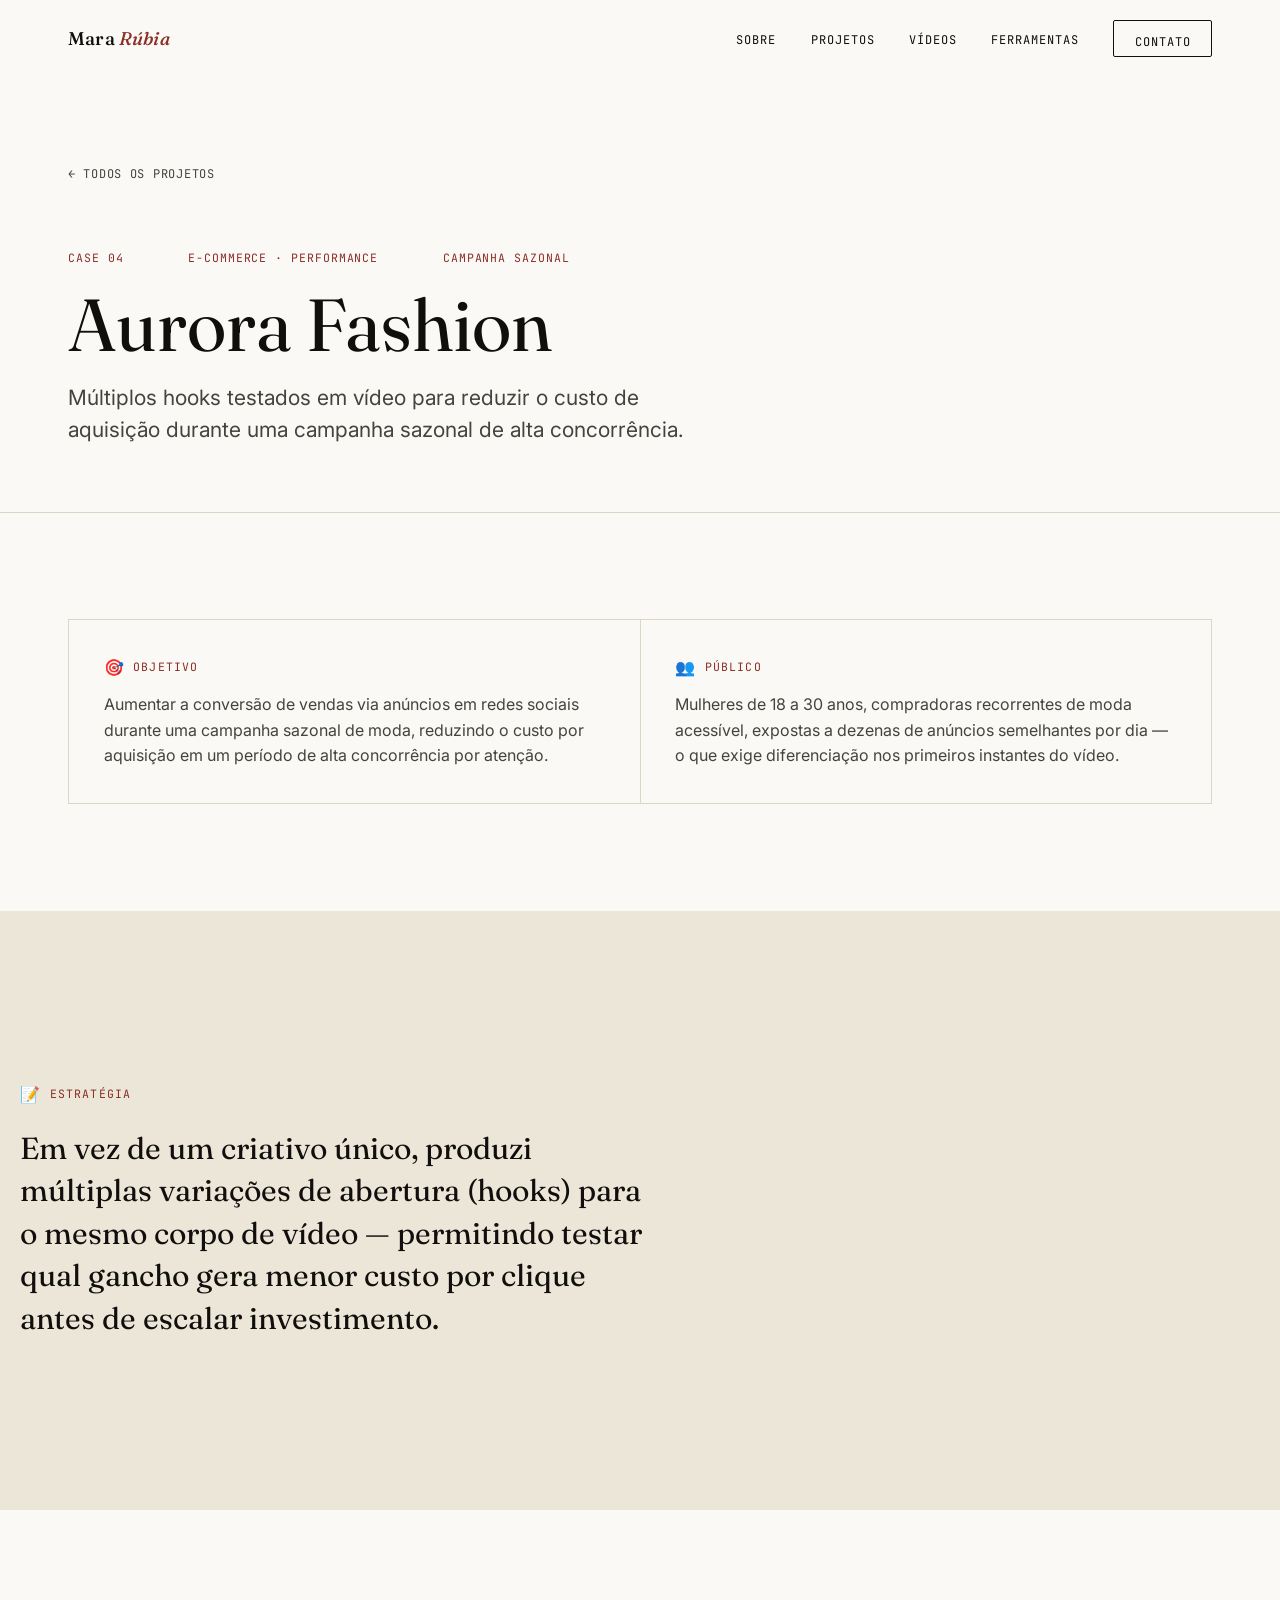
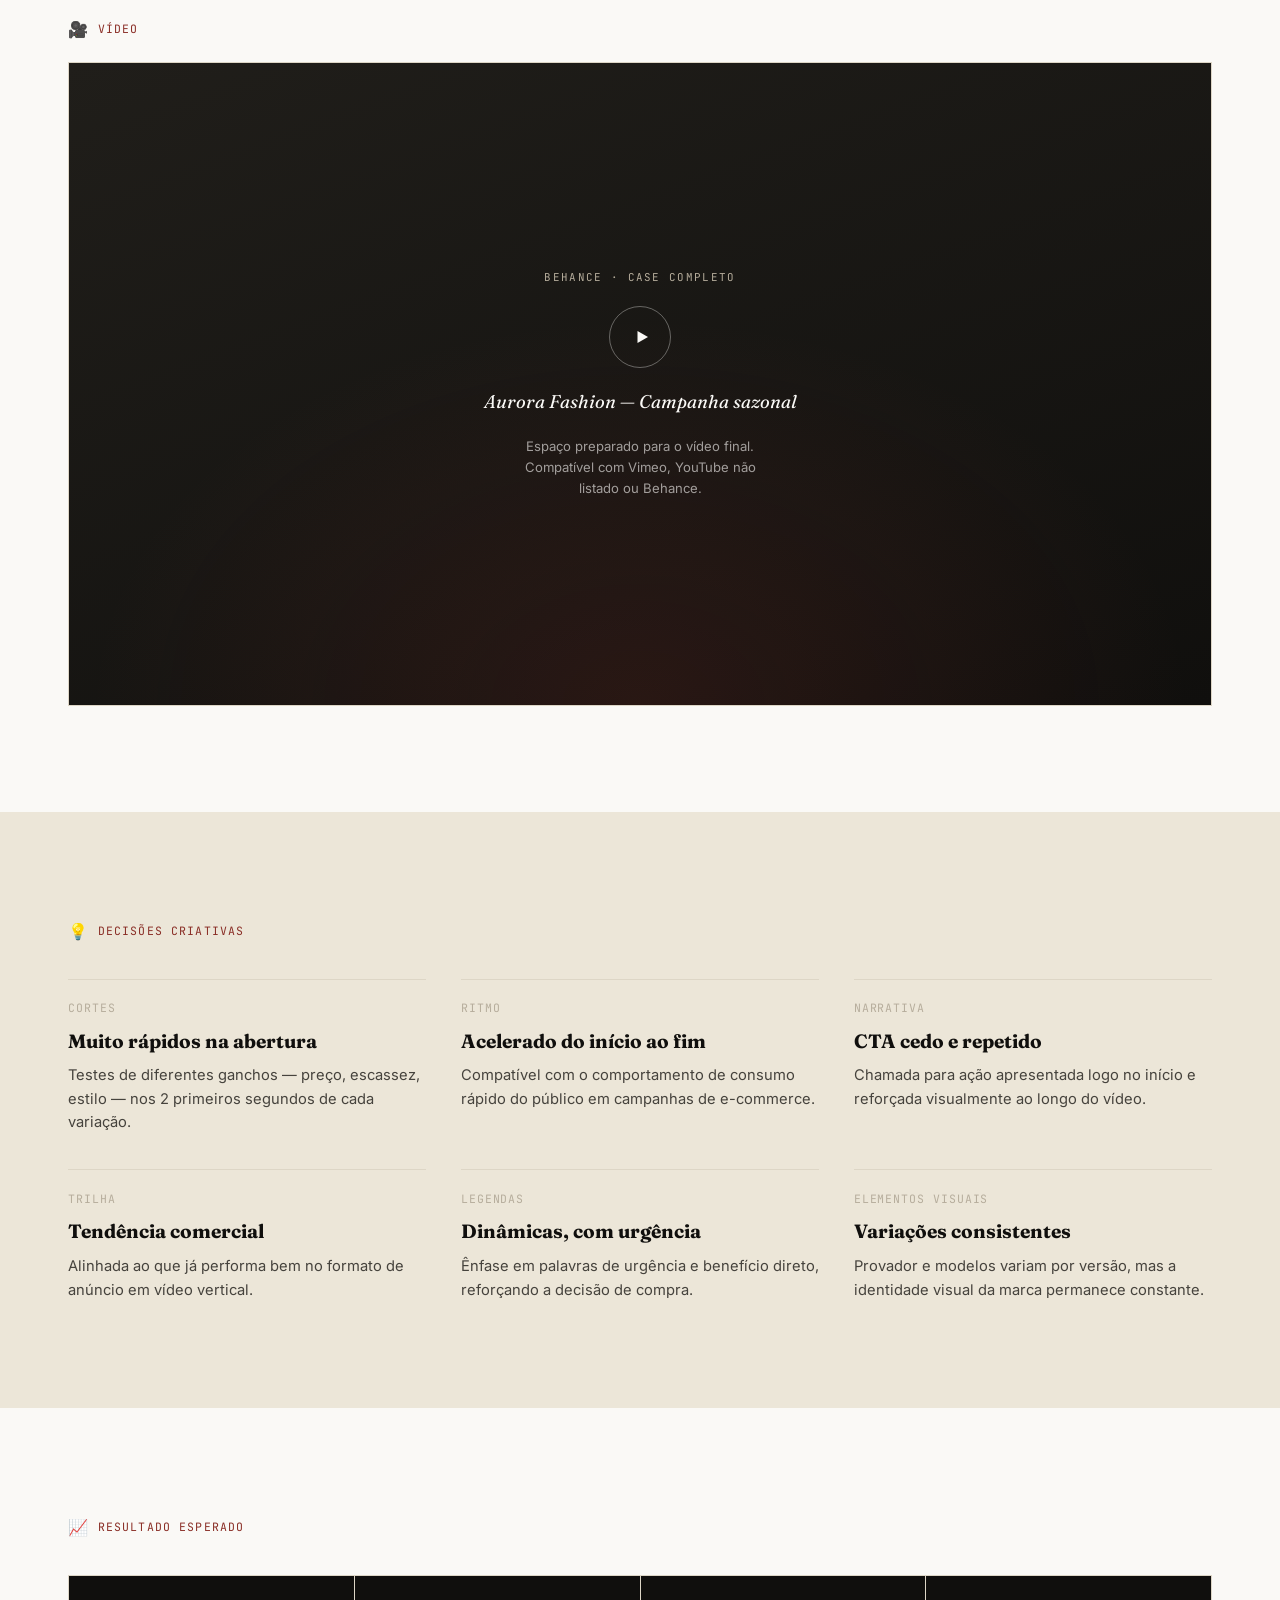
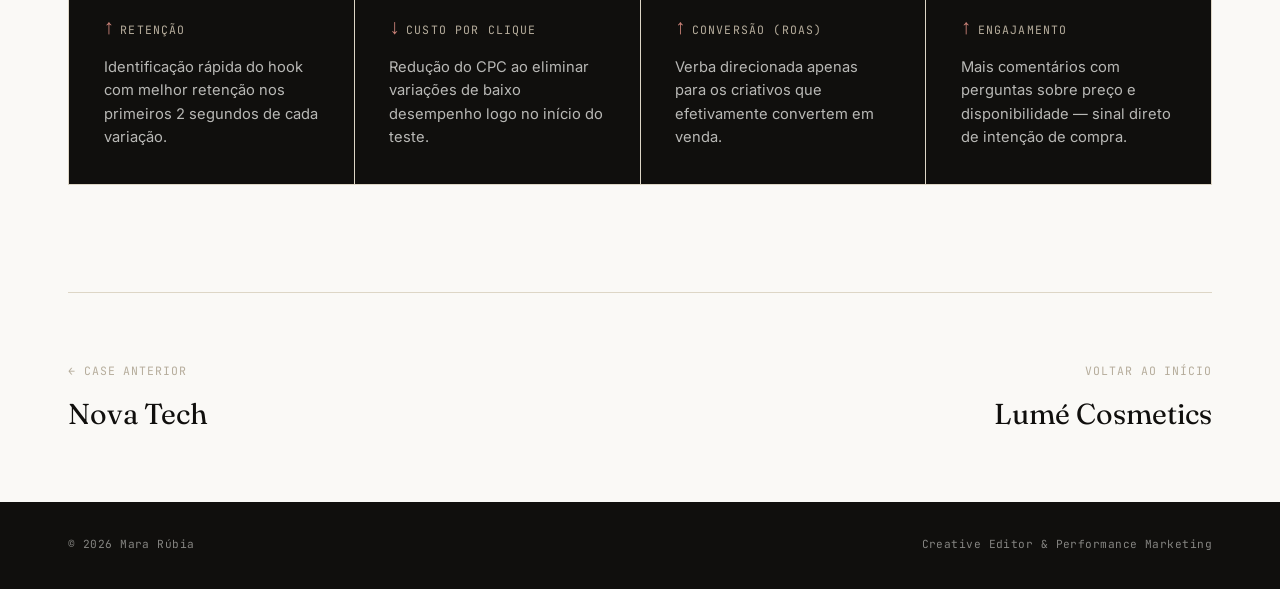
==== cases/aurora-fashion.html @ 19a7ddb8 "Add files via upload" ====
<!DOCTYPE html>
<html lang="pt-BR">
<head>
  <meta charset="UTF-8" />
  <meta name="viewport" content="width=device-width, initial-scale=1.0" />
  <title>Aurora Fashion — Estudo de caso | Mara Rúbia</title>
  <meta name="description" content="Estudo de caso: múltiplos hooks de vídeo testados para reduzir CPA e aumentar ROAS em uma campanha sazonal de performance para e-commerce de moda." />
  <meta name="theme-color" content="#faf9f6" />
  <link rel="icon" href="data:image/svg+xml,%3Csvg xmlns='http://www.w3.org/2000/svg' viewBox='0 0 64 64'%3E%3Crect width='64' height='64' fill='%23100f0d'/%3E%3Ctext x='32' y='42' font-family='Georgia,serif' font-style='italic' font-size='34' fill='%23faf9f6' text-anchor='middle'%3EM%3C/text%3E%3C/svg%3E" />
  <link rel="preconnect" href="https://fonts.googleapis.com" />
  <link rel="preconnect" href="https://fonts.gstatic.com" crossorigin />
  <link rel="stylesheet" href="../css/style.css" />
</head>
<body>
  <a class="skip-link" href="#conteudo">Pular para o conteúdo</a>

  <header class="site-header" data-site-header>
    <div class="container site-header__inner">
      <a href="../index.html#topo" class="logo">Mara <span>Rúbia</span></a>
      <nav class="main-nav" aria-label="Navegação principal">
        <ul>
          <li><a href="../index.html#sobre">Sobre</a></li>
          <li><a href="../index.html#projetos">Projetos</a></li>
          <li><a href="../index.html#videos">Vídeos</a></li>
          <li><a href="../index.html#ferramentas">Ferramentas</a></li>
          <li><a href="../index.html#contato" class="btn btn-ghost">Contato</a></li>
        </ul>
      </nav>
      <button class="nav-toggle" data-nav-toggle aria-expanded="false" aria-controls="menu-mobile" aria-label="Abrir menu">
        <span></span><span></span><span></span>
      </button>
    </div>
  </header>

  <nav class="mobile-nav" id="menu-mobile" data-mobile-nav aria-label="Navegação mobile">
    <ul>
      <li><a href="../index.html#sobre">Sobre</a></li>
      <li><a href="../index.html#projetos">Projetos</a></li>
      <li><a href="../index.html#videos">Vídeos</a></li>
      <li><a href="../index.html#ferramentas">Ferramentas</a></li>
      <li><a href="../index.html#contato">Contato</a></li>
    </ul>
  </nav>

  <main id="conteudo">
    <section class="case-hero">
      <div class="container">
        <a class="case-back" href="../index.html#projetos">← Todos os projetos</a>

        <div class="case-hero__meta">
          <span>Case 04</span>
          <span>E-commerce · Performance</span>
          <span>Campanha sazonal</span>
        </div>

        <h1 class="case-hero__title">Aurora Fashion</h1>
        <p class="lede case-hero__sub">
          Múltiplos hooks testados em vídeo para reduzir o custo de aquisição
          durante uma campanha sazonal de alta concorrência.
        </p>
      </div>
    </section>

    <section class="section--tight">
      <div class="container">
        <div class="case-facts reveal">
          <div class="case-fact">
            <div class="case-fact__label">
              <span class="case-fact__label-icon" aria-hidden="true">🎯</span>
              <span class="case-fact__label-text">Objetivo</span>
            </div>
            <p class="case-fact__body">
              Aumentar a conversão de vendas via anúncios em redes sociais durante uma campanha
              sazonal de moda, reduzindo o custo por aquisição em um período de alta concorrência
              por atenção.
            </p>
          </div>

          <div class="case-fact">
            <div class="case-fact__label">
              <span class="case-fact__label-icon" aria-hidden="true">👥</span>
              <span class="case-fact__label-text">Público</span>
            </div>
            <p class="case-fact__body">
              Mulheres de 18 a 30 anos, compradoras recorrentes de moda acessível, expostas a
              dezenas de anúncios semelhantes por dia — o que exige diferenciação nos primeiros
              instantes do vídeo.
            </p>
          </div>
        </div>
      </div>
    </section>

    <section class="section--tight section--sand">
      <div class="container case-strategy">
        <div class="case-fact__label" style="margin-bottom: var(--space-s);">
          <span class="case-fact__label-icon" aria-hidden="true">📝</span>
          <span class="case-fact__label-text">Estratégia</span>
        </div>
        <p class="case-strategy__text reveal">
          Em vez de um criativo único, produzi múltiplas variações de abertura (hooks) para o
          mesmo corpo de vídeo — permitindo testar qual gancho gera menor custo por clique antes
          de escalar investimento.
        </p>
      </div>
    </section>

    <section class="section--tight">
      <div class="container">
        <div class="case-fact__label" style="margin-bottom: var(--space-s);">
          <span class="case-fact__label-icon" aria-hidden="true">🎥</span>
          <span class="case-fact__label-text">Vídeo</span>
        </div>

        <div class="video-embed reveal" data-embed-type="behance" data-embed-id="" data-embed-title="Aurora Fashion — Campanha sazonal">
          <div class="video-embed__frame">
            <div class="video-embed__poster">
              <span class="video-embed__badge">Behance · Case completo</span>
              <button class="video-embed__play" type="button" aria-label="Reproduzir vídeo: Aurora Fashion — Campanha sazonal">
                <svg viewBox="0 0 24 24" aria-hidden="true"><path d="M6 4l14 8-14 8V4z"/></svg>
              </button>
              <p class="video-embed__title">Aurora Fashion — Campanha sazonal</p>
              <p class="video-embed__hint">
                Espaço preparado para o vídeo final. Compatível com Vimeo, YouTube não listado ou Behance.
              </p>
            </div>
          </div>
        </div>
      </div>
    </section>

    <section class="section--tight section--sand">
      <div class="container">
        <div class="case-fact__label" style="margin-bottom: var(--space-m);">
          <span class="case-fact__label-icon" aria-hidden="true">💡</span>
          <span class="case-fact__label-text">Decisões criativas</span>
        </div>

        <div class="decision-grid reveal">
          <div class="decision-card">
            <span class="decision-card__label">Cortes</span>
            <h3 class="decision-card__title">Muito rápidos na abertura</h3>
            <p class="decision-card__text">Testes de diferentes ganchos — preço, escassez, estilo — nos 2 primeiros segundos de cada variação.</p>
          </div>
          <div class="decision-card">
            <span class="decision-card__label">Ritmo</span>
            <h3 class="decision-card__title">Acelerado do início ao fim</h3>
            <p class="decision-card__text">Compatível com o comportamento de consumo rápido do público em campanhas de e-commerce.</p>
          </div>
          <div class="decision-card">
            <span class="decision-card__label">Narrativa</span>
            <h3 class="decision-card__title">CTA cedo e repetido</h3>
            <p class="decision-card__text">Chamada para ação apresentada logo no início e reforçada visualmente ao longo do vídeo.</p>
          </div>
          <div class="decision-card">
            <span class="decision-card__label">Trilha</span>
            <h3 class="decision-card__title">Tendência comercial</h3>
            <p class="decision-card__text">Alinhada ao que já performa bem no formato de anúncio em vídeo vertical.</p>
          </div>
          <div class="decision-card">
            <span class="decision-card__label">Legendas</span>
            <h3 class="decision-card__title">Dinâmicas, com urgência</h3>
            <p class="decision-card__text">Ênfase em palavras de urgência e benefício direto, reforçando a decisão de compra.</p>
          </div>
          <div class="decision-card">
            <span class="decision-card__label">Elementos visuais</span>
            <h3 class="decision-card__title">Variações consistentes</h3>
            <p class="decision-card__text">Provador e modelos variam por versão, mas a identidade visual da marca permanece constante.</p>
          </div>
        </div>
      </div>
    </section>

    <section class="section--tight">
      <div class="container">
        <div class="case-fact__label" style="margin-bottom: var(--space-m);">
          <span class="case-fact__label-icon" aria-hidden="true">📈</span>
          <span class="case-fact__label-text">Resultado esperado</span>
        </div>

        <div class="result-grid reveal">
          <div class="result-card">
            <div class="result-card__metric">
              <span class="result-card__arrow" aria-hidden="true">↑</span>
              <span class="result-card__label">Retenção</span>
            </div>
            <p class="result-card__text">Identificação rápida do hook com melhor retenção nos primeiros 2 segundos de cada variação.</p>
          </div>
          <div class="result-card">
            <div class="result-card__metric">
              <span class="result-card__arrow" aria-hidden="true">↓</span>
              <span class="result-card__label">Custo por clique</span>
            </div>
            <p class="result-card__text">Redução do CPC ao eliminar variações de baixo desempenho logo no início do teste.</p>
          </div>
          <div class="result-card">
            <div class="result-card__metric">
              <span class="result-card__arrow" aria-hidden="true">↑</span>
              <span class="result-card__label">Conversão (ROAS)</span>
            </div>
            <p class="result-card__text">Verba direcionada apenas para os criativos que efetivamente convertem em venda.</p>
          </div>
          <div class="result-card">
            <div class="result-card__metric">
              <span class="result-card__arrow" aria-hidden="true">↑</span>
              <span class="result-card__label">Engajamento</span>
            </div>
            <p class="result-card__text">Mais comentários com perguntas sobre preço e disponibilidade — sinal direto de intenção de compra.</p>
          </div>
        </div>
      </div>
    </section>

    <section class="container">
      <nav class="case-nav" aria-label="Navegação entre projetos">
        <a href="nova-tech.html">
          <span class="case-nav__item">← Case anterior</span>
          <span class="case-nav__title">Nova Tech</span>
        </a>
        <a href="lume-cosmetics.html" class="case-nav__next">
          <span class="case-nav__item">Voltar ao início</span>
          <span class="case-nav__title">Lumé Cosmetics</span>
        </a>
      </nav>
    </section>
  </main>

  <footer class="site-footer">
    <div class="container site-footer__inner">
      <span>© <span data-year>2026</span> Mara Rúbia</span>
      <span>Creative Editor &amp; Performance Marketing</span>
    </div>
  </footer>

  <script src="../js/main.js"></script>
</body>
</html>
---- css/style.css ----
/* ==========================================================================
   MARA RÚBIA — Creative Editor & Performance Marketing
   Design system: papel quente, tinta quase-preta, bege neutro,
   e um único acento — o "tally red", a luz vermelha de câmera em gravação.
   ========================================================================== */

/* ---------- Fontes ---------- */
@import url('https://fonts.googleapis.com/css2?family=Fraunces:ital,opsz,wght@0,9..144,300;0,9..144,400;0,9..144,500;0,9..144,600;0,9..144,700;1,9..144,400;1,9..144,500&family=Inter:wght@400;500;600&family=JetBrains+Mono:wght@400;500&display=swap');

/* ---------- Tokens ---------- */
:root {
  /* Cor */
  --ink: #100f0d;
  --ink-soft: #46433d;
  --paper: #faf9f6;
  --sand: #ece6d8;
  --sand-deep: #ddd4bd;
  --stone: #b6ad9c;
  --line: #ddd6c6;
  --tally: #8a2e26;
  --tally-dim: #8a2e2614;

  /* Tipografia */
  --font-display: 'Fraunces', 'Iowan Old Style', serif;
  --font-body: 'Inter', -apple-system, BlinkMacSystemFont, sans-serif;
  --font-mono: 'JetBrains Mono', 'SF Mono', monospace;

  /* Espaçamento fluido */
  --space-3xs: 0.25rem;
  --space-2xs: 0.5rem;
  --space-xs: 0.75rem;
  --space-s: clamp(1rem, 0.9rem + 0.4vw, 1.5rem);
  --space-m: clamp(1.5rem, 1.2rem + 1.2vw, 2.5rem);
  --space-l: clamp(2.5rem, 1.8rem + 2.8vw, 4.5rem);
  --space-xl: clamp(4rem, 2.8rem + 4.8vw, 7.5rem);
  --space-2xl: clamp(5rem, 3.2rem + 7vw, 10rem);

  /* Layout */
  --container-max: 1240px;
  --container-pad: clamp(1.25rem, 4vw, 3rem);
  --radius-s: 2px;
  --ease: cubic-bezier(0.16, 1, 0.3, 1);
}

/* ---------- Reset ---------- */
*,
*::before,
*::after {
  box-sizing: border-box;
}

html {
  scroll-behavior: smooth;
  -webkit-text-size-adjust: 100%;
}

@media (prefers-reduced-motion: reduce) {
  html {
    scroll-behavior: auto;
  }
  *,
  *::before,
  *::after {
    animation-duration: 0.01ms !important;
    animation-iteration-count: 1 !important;
    transition-duration: 0.01ms !important;
    scroll-behavior: auto !important;
  }
}

body {
  margin: 0;
  background: var(--paper);
  color: var(--ink);
  font-family: var(--font-body);
  font-size: 16px;
  line-height: 1.6;
  -webkit-font-smoothing: antialiased;
  text-rendering: optimizeLegibility;
  overflow-x: hidden;
}

img,
svg {
  display: block;
  max-width: 100%;
}

a {
  color: inherit;
  text-decoration: none;
}

ul,
ol {
  margin: 0;
  padding: 0;
  list-style: none;
}

h1,
h2,
h3,
h4,
p,
figure {
  margin: 0;
}

button {
  font: inherit;
  color: inherit;
  background: none;
  border: none;
  cursor: pointer;
  padding: 0;
}

input,
textarea {
  font: inherit;
}

/* ---------- Acessibilidade ---------- */
.skip-link {
  position: absolute;
  left: 1rem;
  top: -100px;
  background: var(--ink);
  color: var(--paper);
  padding: 0.75rem 1.25rem;
  z-index: 1000;
  transition: top 0.2s var(--ease);
  font-family: var(--font-mono);
  font-size: 0.8rem;
}

.skip-link:focus {
  top: 1rem;
}

:focus-visible {
  outline: 2px solid var(--tally);
  outline-offset: 3px;
}

.visually-hidden {
  position: absolute;
  width: 1px;
  height: 1px;
  padding: 0;
  margin: -1px;
  overflow: hidden;
  clip: rect(0, 0, 0, 0);
  white-space: nowrap;
  border: 0;
}

/* ---------- Tipografia ---------- */
.eyebrow {
  display: inline-flex;
  align-items: center;
  gap: 0.55em;
  font-family: var(--font-mono);
  font-size: 0.72rem;
  letter-spacing: 0.16em;
  text-transform: uppercase;
  color: var(--ink-soft);
}

.eyebrow__dot {
  width: 6px;
  height: 6px;
  border-radius: 50%;
  background: var(--tally);
  flex-shrink: 0;
}

.eyebrow__dot--live {
  animation: pulse-dot 2.6s var(--ease) infinite;
}

@keyframes pulse-dot {
  0%, 100% { opacity: 1; transform: scale(1); }
  50% { opacity: 0.35; transform: scale(0.75); }
}

.display-1 {
  font-family: var(--font-display);
  font-weight: 400;
  font-size: clamp(2.8rem, 2rem + 5.5vw, 7.2rem);
  line-height: 0.98;
  letter-spacing: -0.01em;
}

.display-2 {
  font-family: var(--font-display);
  font-weight: 400;
  font-size: clamp(2rem, 1.5rem + 3.2vw, 3.8rem);
  line-height: 1.05;
  letter-spacing: -0.01em;
}

.display-3 {
  font-family: var(--font-display);
  font-weight: 500;
  font-size: clamp(1.5rem, 1.3rem + 1.2vw, 2.1rem);
  line-height: 1.15;
}

.lede {
  font-family: var(--font-body);
  font-weight: 400;
  font-size: clamp(1.05rem, 1rem + 0.4vw, 1.35rem);
  line-height: 1.55;
  color: var(--ink-soft);
  max-width: 42ch;
}

.italic {
  font-style: italic;
}

.mono-label {
  font-family: var(--font-mono);
  font-size: 0.72rem;
  letter-spacing: 0.1em;
  text-transform: uppercase;
  color: var(--stone);
}

/* ---------- Layout ---------- */
.container {
  width: 100%;
  max-width: var(--container-max);
  margin-inline: auto;
  padding-inline: var(--container-pad);
}

.section {
  padding-block: var(--space-2xl);
  position: relative;
}

.section--tight {
  padding-block: var(--space-xl);
}

.section--sand {
  background: var(--sand);
}

.section-head {
  display: flex;
  flex-direction: column;
  gap: var(--space-s);
  margin-bottom: var(--space-l);
}

.section-head__top {
  display: flex;
  align-items: baseline;
  justify-content: space-between;
  gap: var(--space-m);
  flex-wrap: wrap;
}

.rule {
  border: none;
  border-top: 1px solid var(--line);
  margin: 0;
}

/* ---------- Reveal on scroll ---------- */
.reveal {
  opacity: 0;
  transform: translateY(18px);
  transition: opacity 0.8s var(--ease), transform 0.8s var(--ease);
}

.reveal.is-visible {
  opacity: 1;
  transform: translateY(0);
}

@media (prefers-reduced-motion: reduce) {
  .reveal {
    opacity: 1;
    transform: none;
    transition: none;
  }
}

/* ---------- Botões ---------- */
.btn {
  display: inline-flex;
  align-items: center;
  gap: 0.6em;
  font-family: var(--font-mono);
  font-size: 0.78rem;
  letter-spacing: 0.08em;
  text-transform: uppercase;
  padding: 1.05em 1.7em;
  border-radius: var(--radius-s);
  transition: background 0.3s var(--ease), color 0.3s var(--ease), border-color 0.3s var(--ease), transform 0.3s var(--ease);
  white-space: nowrap;
}

.btn-primary {
  background: var(--ink);
  color: var(--paper);
  border: 1px solid var(--ink);
}

.btn-primary:hover {
  background: var(--tally);
  border-color: var(--tally);
}

.btn-ghost {
  background: transparent;
  color: var(--ink);
  border: 1px solid var(--ink);
}

.btn-ghost:hover {
  background: var(--ink);
  color: var(--paper);
}

.btn-arrow {
  transition: transform 0.3s var(--ease);
}

.btn:hover .btn-arrow {
  transform: translateX(3px);
}

.text-link {
  display: inline-flex;
  align-items: center;
  gap: 0.5em;
  font-family: var(--font-mono);
  font-size: 0.78rem;
  letter-spacing: 0.06em;
  text-transform: uppercase;
  padding-bottom: 0.3em;
  border-bottom: 1px solid var(--ink);
  transition: border-color 0.3s var(--ease), color 0.3s var(--ease), gap 0.3s var(--ease);
}

.text-link:hover {
  color: var(--tally);
  border-color: var(--tally);
  gap: 0.75em;
}

/* ---------- Header / Navegação ---------- */
.site-header {
  position: fixed;
  inset-inline: 0;
  top: 0;
  z-index: 100;
  padding-block: var(--space-s);
  transition: background 0.4s var(--ease), padding 0.4s var(--ease), border-color 0.4s var(--ease);
  border-bottom: 1px solid transparent;
}

.site-header.is-scrolled {
  background: rgba(250, 249, 246, 0.88);
  backdrop-filter: blur(10px);
  -webkit-backdrop-filter: blur(10px);
  border-bottom-color: var(--line);
  padding-block: var(--space-xs);
}

.site-header__inner {
  display: flex;
  align-items: center;
  justify-content: space-between;
  gap: var(--space-m);
}

.logo {
  font-family: var(--font-display);
  font-size: 1.15rem;
  font-weight: 500;
  letter-spacing: 0.01em;
}

.logo span {
  color: var(--tally);
  font-style: italic;
}

.main-nav {
  display: none;
}

.main-nav ul {
  display: flex;
  gap: var(--space-m);
  align-items: center;
}

.main-nav a {
  font-family: var(--font-mono);
  font-size: 0.75rem;
  letter-spacing: 0.08em;
  text-transform: uppercase;
  position: relative;
  padding-bottom: 0.35em;
}

.main-nav a::after {
  content: '';
  position: absolute;
  left: 0;
  right: 100%;
  bottom: 0;
  height: 1px;
  background: var(--tally);
  transition: right 0.3s var(--ease);
}

.main-nav a:hover::after,
.main-nav a:focus-visible::after {
  right: 0;
}

.nav-toggle {
  display: flex;
  flex-direction: column;
  justify-content: center;
  gap: 5px;
  width: 32px;
  height: 32px;
  z-index: 110;
}

.nav-toggle span {
  display: block;
  height: 1px;
  width: 100%;
  background: var(--ink);
  transition: transform 0.35s var(--ease), opacity 0.35s var(--ease);
}

.nav-toggle[aria-expanded="true"] span:nth-child(1) {
  transform: translateY(6px) rotate(45deg);
}

.nav-toggle[aria-expanded="true"] span:nth-child(2) {
  opacity: 0;
}

.nav-toggle[aria-expanded="true"] span:nth-child(3) {
  transform: translateY(-6px) rotate(-45deg);
}

.mobile-nav {
  position: fixed;
  inset: 0;
  background: var(--paper);
  z-index: 95;
  display: flex;
  align-items: center;
  padding: var(--container-pad);
  transform: translateY(-100%);
  transition: transform 0.5s var(--ease);
}

.mobile-nav.is-open {
  transform: translateY(0);
}

.mobile-nav ul {
  display: flex;
  flex-direction: column;
  gap: var(--space-s);
}

.mobile-nav a {
  font-family: var(--font-display);
  font-size: clamp(2rem, 10vw, 3rem);
  font-weight: 400;
}

.mobile-nav__footer {
  position: absolute;
  bottom: var(--container-pad);
  left: var(--container-pad);
  right: var(--container-pad);
  display: flex;
  justify-content: space-between;
  font-family: var(--font-mono);
  font-size: 0.75rem;
  color: var(--stone);
}

@media (min-width: 860px) {
  .main-nav {
    display: block;
  }
  .nav-toggle {
    display: none;
  }
  .mobile-nav {
    display: none;
  }
}

/* ---------- Hero ---------- */
.hero {
  min-height: 100svh;
  display: flex;
  flex-direction: column;
  justify-content: center;
  padding-top: calc(var(--space-2xl) + var(--space-m));
  padding-bottom: var(--space-l);
  position: relative;
}

.hero__eyebrow {
  margin-bottom: var(--space-m);
}

.hero__name {
  font-family: var(--font-display);
  font-weight: 400;
  font-size: clamp(3.2rem, 1.6rem + 10vw, 9.5rem);
  line-height: 0.92;
  letter-spacing: -0.015em;
}

.hero__name em {
  font-style: italic;
  color: var(--tally);
}

.hero__grid {
  margin-top: var(--space-l);
  display: grid;
  gap: var(--space-m);
  grid-template-columns: 1fr;
  align-items: end;
}

.hero__role {
  font-family: var(--font-mono);
  font-size: clamp(0.85rem, 0.7rem + 0.5vw, 1.05rem);
  letter-spacing: 0.04em;
  text-transform: uppercase;
  color: var(--ink-soft);
  border-left: 2px solid var(--tally);
  padding-left: var(--space-s);
}

.hero__phrase {
  font-family: var(--font-body);
  font-size: clamp(1.05rem, 0.95rem + 0.6vw, 1.4rem);
  line-height: 1.5;
  color: var(--ink);
  max-width: 34ch;
}

.hero__actions {
  margin-top: var(--space-m);
  display: flex;
  align-items: center;
  gap: var(--space-m);
  flex-wrap: wrap;
}

.hero__scroll {
  position: absolute;
  bottom: var(--space-m);
  right: var(--container-pad);
  display: none;
  align-items: center;
  gap: var(--space-xs);
  font-family: var(--font-mono);
  font-size: 0.7rem;
  letter-spacing: 0.1em;
  text-transform: uppercase;
  color: var(--stone);
}

.hero__scroll-line {
  width: 1px;
  height: 46px;
  background: var(--line);
  position: relative;
  overflow: hidden;
}

.hero__scroll-line::after {
  content: '';
  position: absolute;
  top: -100%;
  left: 0;
  width: 100%;
  height: 100%;
  background: var(--tally);
  animation: scroll-line 2.4s var(--ease) infinite;
}

@keyframes scroll-line {
  0% { top: -100%; }
  60% { top: 100%; }
  100% { top: 100%; }
}

@media (min-width: 700px) {
  .hero__grid {
    grid-template-columns: 1fr 1fr;
  }
  .hero__scroll {
    display: flex;
  }
}

/* ---------- Sobre ---------- */
.about__grid {
  display: grid;
  gap: var(--space-l);
  grid-template-columns: 1fr;
}

.about__portrait {
  aspect-ratio: 4 / 5;
  background:
    radial-gradient(120% 120% at 15% 0%, var(--sand) 0%, var(--sand-deep) 55%, #cfc4a6 100%);
  border: 1px solid var(--line);
  display: flex;
  align-items: center;
  justify-content: center;
  position: relative;
  overflow: hidden;
  max-width: 380px;
}

.about__portrait::before {
  content: '';
  position: absolute;
  inset: 14px;
  border: 1px solid rgba(16, 15, 13, 0.14);
  pointer-events: none;
}

.about__monogram {
  font-family: var(--font-display);
  font-style: italic;
  font-weight: 400;
  font-size: clamp(4.5rem, 4rem + 4vw, 7rem);
  color: var(--ink);
  opacity: 0.85;
}

.about__portrait-caption {
  position: absolute;
  bottom: 24px;
  left: 24px;
  right: 24px;
  font-family: var(--font-mono);
  font-size: 0.68rem;
  letter-spacing: 0.06em;
  text-transform: uppercase;
  color: var(--ink-soft);
}

.about__body {
  display: flex;
  flex-direction: column;
  gap: var(--space-m);
}

.about__intro {
  font-family: var(--font-display);
  font-size: clamp(1.3rem, 1.1rem + 1vw, 1.85rem);
  line-height: 1.35;
  font-weight: 400;
}

.about__quote {
  border-left: 2px solid var(--tally);
  padding-left: var(--space-s);
  font-family: var(--font-display);
  font-style: italic;
  font-size: clamp(1.15rem, 1rem + 0.8vw, 1.5rem);
  line-height: 1.4;
  color: var(--ink);
}

.about__quote cite {
  display: block;
  margin-top: var(--space-xs);
  font-family: var(--font-mono);
  font-style: normal;
  font-size: 0.7rem;
  letter-spacing: 0.08em;
  text-transform: uppercase;
  color: var(--stone);
}

.evolution {
  display: flex;
  flex-direction: column;
  gap: var(--space-xs);
}

.evolution__label {
  margin-bottom: var(--space-2xs);
}

.evolution__path {
  display: flex;
  flex-wrap: wrap;
  align-items: center;
  gap: 0.5em;
}

.evolution__start {
  font-family: var(--font-body);
  font-weight: 600;
  font-size: 0.95rem;
  padding: 0.5em 0.9em;
  border: 1px solid var(--ink);
  border-radius: var(--radius-s);
}

.evolution__arrow {
  color: var(--stone);
  font-family: var(--font-mono);
}

.evolution__tags {
  display: flex;
  flex-wrap: wrap;
  gap: 0.5em;
}

.evolution__tags li {
  font-family: var(--font-body);
  font-size: 0.9rem;
  padding: 0.5em 0.9em;
  background: var(--sand);
  border-radius: var(--radius-s);
  color: var(--ink-soft);
}

@media (min-width: 760px) {
  .about__grid {
    grid-template-columns: 340px 1fr;
    align-items: start;
  }
}

/* ---------- Projetos ---------- */
.project-grid {
  display: grid;
  gap: 1px;
  background: var(--line);
  border: 1px solid var(--line);
}

.project-card {
  background: var(--paper);
  display: grid;
  grid-template-columns: 1fr;
  position: relative;
  overflow: hidden;
}

.project-card__media {
  aspect-ratio: 16 / 10;
  position: relative;
  overflow: hidden;
  --card-a: var(--sand);
  --card-b: var(--sand-deep);
  background: linear-gradient(155deg, var(--card-a) 0%, var(--card-b) 100%);
}

.project-card__media::after {
  content: '';
  position: absolute;
  inset: 0;
  background: linear-gradient(0deg, rgba(16,15,13,0.35), transparent 45%);
  opacity: 0;
  transition: opacity 0.5s var(--ease);
}

.project-card:hover .project-card__media::after {
  opacity: 1;
}

.project-card__number {
  position: absolute;
  top: var(--space-s);
  left: var(--space-s);
  font-family: var(--font-mono);
  font-size: 0.72rem;
  letter-spacing: 0.08em;
  color: var(--ink-soft);
}

.project-card__glyph {
  position: absolute;
  inset: 0;
  display: flex;
  align-items: center;
  justify-content: center;
  font-family: var(--font-display);
  font-style: italic;
  font-size: clamp(3rem, 8vw, 5rem);
  color: rgba(16, 15, 13, 0.16);
  transition: transform 0.6s var(--ease), color 0.6s var(--ease);
}

.project-card:hover .project-card__glyph {
  transform: scale(1.06);
  color: rgba(16, 15, 13, 0.24);
}

.project-card__body {
  padding: var(--space-m);
  display: flex;
  flex-direction: column;
  gap: var(--space-xs);
}

.project-card__cat {
  font-family: var(--font-mono);
  font-size: 0.7rem;
  letter-spacing: 0.1em;
  text-transform: uppercase;
  color: var(--tally);
}

.project-card__title {
  font-family: var(--font-display);
  font-size: clamp(1.4rem, 1.2rem + 0.8vw, 1.9rem);
  font-weight: 400;
}

.project-card__desc {
  color: var(--ink-soft);
  font-size: 0.95rem;
  max-width: 46ch;
}

.project-card__link {
  margin-top: var(--space-2xs);
}

.project-card__hit {
  position: absolute;
  inset: 0;
  z-index: 5;
}

@media (min-width: 760px) {
  .project-grid {
    grid-template-columns: 1fr 1fr;
  }
}

/* ---------- Biblioteca de vídeos ---------- */
.video-embed {
  border: 1px solid var(--line);
  background: var(--ink);
  position: relative;
}

.video-embed__frame {
  aspect-ratio: 16 / 9;
  position: relative;
}

.video-embed__poster {
  position: absolute;
  inset: 0;
  display: flex;
  flex-direction: column;
  align-items: center;
  justify-content: center;
  gap: var(--space-s);
  text-align: center;
  padding: var(--space-m);
  background:
    radial-gradient(80% 100% at 50% 100%, rgba(138,46,38,0.18), transparent 60%),
    linear-gradient(160deg, #201e1a 0%, #100f0d 100%);
}

.video-embed__badge {
  font-family: var(--font-mono);
  font-size: 0.68rem;
  letter-spacing: 0.12em;
  text-transform: uppercase;
  color: var(--stone);
}

.video-embed__play {
  width: 62px;
  height: 62px;
  border-radius: 50%;
  border: 1px solid rgba(250, 249, 246, 0.35);
  display: flex;
  align-items: center;
  justify-content: center;
  transition: background 0.3s var(--ease), border-color 0.3s var(--ease), transform 0.3s var(--ease);
}

.video-embed__play svg {
  width: 18px;
  height: 18px;
  fill: var(--paper);
  margin-left: 3px;
}

.video-embed__play:hover {
  background: var(--tally);
  border-color: var(--tally);
  transform: scale(1.06);
}

.video-embed__hint {
  font-family: var(--font-body);
  font-size: 0.82rem;
  color: rgba(250, 249, 246, 0.6);
  max-width: 34ch;
}

.video-embed__title {
  font-family: var(--font-display);
  font-style: italic;
  font-size: 1.15rem;
  color: var(--paper);
}

.video-embed iframe {
  position: absolute;
  inset: 0;
  width: 100%;
  height: 100%;
  border: 0;
}

.video-library__grid {
  display: grid;
  gap: var(--space-m);
  grid-template-columns: 1fr;
}

.video-library__item {
  display: flex;
  flex-direction: column;
  gap: var(--space-xs);
}

.video-library__meta {
  display: flex;
  justify-content: space-between;
  align-items: baseline;
  gap: var(--space-xs);
}

.video-library__name {
  font-family: var(--font-display);
  font-size: 1.1rem;
}

@media (min-width: 760px) {
  .video-library__grid {
    grid-template-columns: repeat(2, 1fr);
  }
}

/* ---------- Ferramentas ---------- */
.tools__groups {
  display: grid;
  gap: var(--space-l);
  grid-template-columns: 1fr;
}

.tool-group__title {
  font-family: var(--font-mono);
  font-size: 0.72rem;
  letter-spacing: 0.1em;
  text-transform: uppercase;
  color: var(--tally);
  margin-bottom: var(--space-s);
  display: block;
}

.tool-list {
  border-top: 1px solid var(--line);
}

.tool-list__item {
  display: flex;
  align-items: baseline;
  justify-content: space-between;
  gap: var(--space-s);
  padding-block: var(--space-s);
  border-bottom: 1px solid var(--line);
  transition: padding-left 0.35s var(--ease), color 0.35s var(--ease);
}

.tool-list__item:hover {
  padding-left: var(--space-2xs);
  color: var(--tally);
}

.tool-list__name {
  font-family: var(--font-display);
  font-size: clamp(1.15rem, 1rem + 0.6vw, 1.5rem);
}

.tool-list__use {
  font-family: var(--font-mono);
  font-size: 0.7rem;
  letter-spacing: 0.06em;
  text-transform: uppercase;
  color: var(--stone);
  text-align: right;
}

@media (min-width: 860px) {
  .tools__groups {
    grid-template-columns: repeat(3, 1fr);
  }
}

/* ---------- Contato ---------- */
.contact {
  background: var(--ink);
  color: var(--paper);
}

.contact .eyebrow {
  color: var(--stone);
}

.contact__title {
  font-family: var(--font-display);
  font-weight: 400;
  color: var(--paper);
}

.contact__title em {
  font-style: italic;
  color: #c98177;
}

.contact__lede {
  color: rgba(250, 249, 246, 0.65);
}

.contact__grid {
  margin-top: var(--space-l);
  display: grid;
  gap: var(--space-m);
  grid-template-columns: 1fr;
}

.contact-item {
  padding-block: var(--space-m);
  border-top: 1px solid rgba(250, 249, 246, 0.18);
  display: flex;
  justify-content: space-between;
  align-items: center;
  gap: var(--space-s);
}

.contact-item:last-of-type {
  border-bottom: 1px solid rgba(250, 249, 246, 0.18);
}

.contact-item__label {
  font-family: var(--font-mono);
  font-size: 0.72rem;
  letter-spacing: 0.1em;
  text-transform: uppercase;
  color: var(--stone);
}

.contact-item__value {
  font-family: var(--font-display);
  font-size: clamp(1.1rem, 1rem + 1vw, 1.7rem);
}

.contact-item a.contact-item__value {
  transition: color 0.3s var(--ease);
}

.contact-item a.contact-item__value:hover {
  color: #c98177;
}

.contact__cta {
  margin-top: var(--space-l);
  display: flex;
  flex-wrap: wrap;
  gap: var(--space-m);
  align-items: center;
}

.contact .btn-primary {
  background: var(--paper);
  color: var(--ink);
  border-color: var(--paper);
}

.contact .btn-primary:hover {
  background: var(--tally);
  border-color: var(--tally);
  color: var(--paper);
}

/* ---------- Rodapé ---------- */
.site-footer {
  padding-block: var(--space-m);
  background: var(--ink);
  color: rgba(250, 249, 246, 0.5);
}

.site-footer__inner {
  display: flex;
  flex-wrap: wrap;
  justify-content: space-between;
  gap: var(--space-xs);
  font-family: var(--font-mono);
  font-size: 0.7rem;
  letter-spacing: 0.04em;
}

/* ==========================================================================
   Páginas de Case Study
   ========================================================================== */

.case-hero {
  padding-top: calc(var(--space-2xl) + var(--space-s));
  padding-bottom: var(--space-l);
  border-bottom: 1px solid var(--line);
}

.case-back {
  display: inline-flex;
  align-items: center;
  gap: 0.5em;
  font-family: var(--font-mono);
  font-size: 0.75rem;
  letter-spacing: 0.06em;
  text-transform: uppercase;
  color: var(--ink-soft);
  margin-bottom: var(--space-l);
  transition: gap 0.3s var(--ease), color 0.3s var(--ease);
}

.case-back:hover {
  gap: 0.85em;
  color: var(--tally);
}

.case-hero__meta {
  display: flex;
  flex-wrap: wrap;
  gap: var(--space-s) var(--space-l);
  margin-bottom: var(--space-s);
}

.case-hero__meta span {
  font-family: var(--font-mono);
  font-size: 0.72rem;
  letter-spacing: 0.08em;
  text-transform: uppercase;
  color: var(--tally);
}

.case-hero__title {
  font-family: var(--font-display);
  font-weight: 400;
  font-size: clamp(2.4rem, 1.8rem + 3.5vw, 4.6rem);
  line-height: 1.02;
  max-width: 16ch;
}

.case-hero__sub {
  margin-top: var(--space-s);
  max-width: 50ch;
}

.case-facts {
  display: grid;
  gap: 1px;
  background: var(--line);
  border: 1px solid var(--line);
  grid-template-columns: 1fr;
}

.case-fact {
  background: var(--paper);
  padding: var(--space-m);
}

.case-fact__label {
  display: flex;
  align-items: center;
  gap: 0.6em;
  margin-bottom: var(--space-xs);
}

.case-fact__label-icon {
  font-size: 1rem;
}

.case-fact__label-text {
  font-family: var(--font-mono);
  font-size: 0.72rem;
  letter-spacing: 0.1em;
  text-transform: uppercase;
  color: var(--tally);
}

.case-fact__body {
  font-family: var(--font-body);
  color: var(--ink-soft);
  font-size: 1rem;
  max-width: 60ch;
}

@media (min-width: 760px) {
  .case-facts {
    grid-template-columns: repeat(2, 1fr);
  }
}

.case-strategy {
  padding: var(--space-l) 0;
}

.case-strategy__text {
  font-family: var(--font-display);
  font-size: clamp(1.3rem, 1.1rem + 1vw, 1.9rem);
  line-height: 1.4;
  font-weight: 400;
  max-width: 32ch;
}

.decision-grid {
  display: grid;
  gap: var(--space-m);
  grid-template-columns: 1fr;
}

.decision-card {
  border-top: 1px solid var(--line);
  padding-top: var(--space-s);
}

.decision-card__label {
  font-family: var(--font-mono);
  font-size: 0.72rem;
  letter-spacing: 0.08em;
  text-transform: uppercase;
  color: var(--stone);
  margin-bottom: var(--space-2xs);
  display: block;
}

.decision-card__title {
  font-family: var(--font-display);
  font-size: 1.2rem;
  margin-bottom: var(--space-2xs);
}

.decision-card__text {
  color: var(--ink-soft);
  font-size: 0.92rem;
}

@media (min-width: 620px) {
  .decision-grid {
    grid-template-columns: repeat(2, 1fr);
  }
}

@media (min-width: 980px) {
  .decision-grid {
    grid-template-columns: repeat(3, 1fr);
  }
}

.result-grid {
  display: grid;
  gap: 1px;
  background: var(--line);
  border: 1px solid var(--line);
  grid-template-columns: 1fr;
}

.result-card {
  background: var(--ink);
  color: var(--paper);
  padding: var(--space-m);
}

.result-card__metric {
  display: flex;
  align-items: baseline;
  gap: 0.4em;
  margin-bottom: var(--space-xs);
}

.result-card__arrow {
  font-family: var(--font-display);
  font-style: italic;
  color: #c98177;
  font-size: 1.3rem;
}

.result-card__label {
  font-family: var(--font-mono);
  font-size: 0.72rem;
  letter-spacing: 0.1em;
  text-transform: uppercase;
  color: var(--stone);
}

.result-card__text {
  font-size: 0.92rem;
  color: rgba(250, 249, 246, 0.72);
}

@media (min-width: 760px) {
  .result-grid {
    grid-template-columns: repeat(2, 1fr);
  }
}

@media (min-width: 1080px) {
  .result-grid {
    grid-template-columns: repeat(4, 1fr);
  }
}

.case-nav {
  display: flex;
  justify-content: space-between;
  align-items: center;
  gap: var(--space-m);
  padding-block: var(--space-l);
  border-top: 1px solid var(--line);
  flex-wrap: wrap;
}

.case-nav__item {
  font-family: var(--font-mono);
  font-size: 0.72rem;
  letter-spacing: 0.08em;
  text-transform: uppercase;
  color: var(--stone);
}

.case-nav__title {
  font-family: var(--font-display);
  font-size: clamp(1.3rem, 1rem + 1.5vw, 1.8rem);
  color: var(--ink);
  margin-top: var(--space-2xs);
  display: block;
  transition: color 0.3s var(--ease);
}

.case-nav a:hover .case-nav__title {
  color: var(--tally);
}

.case-nav__next {
  text-align: right;
}

/* ---------- Utilidades ---------- */
.mt-0 { margin-top: 0; }
.text-center { text-align: center; }
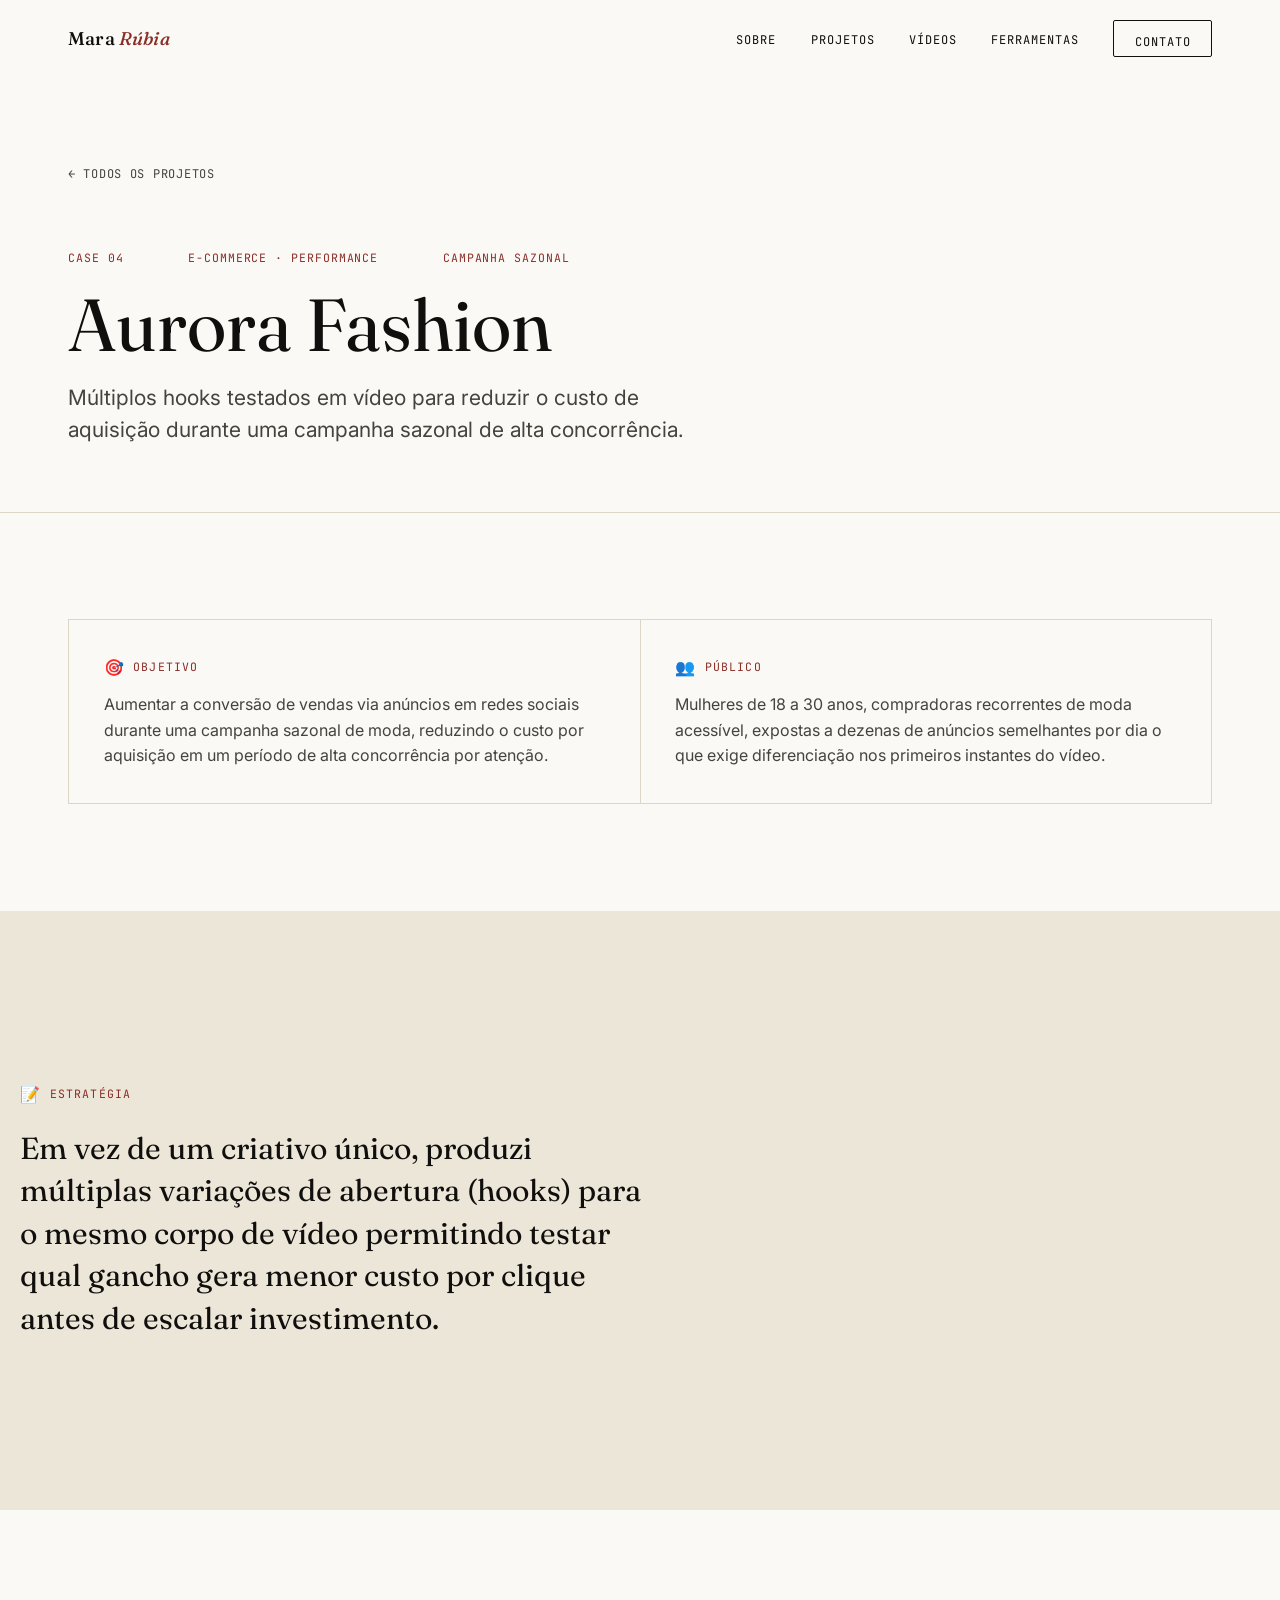
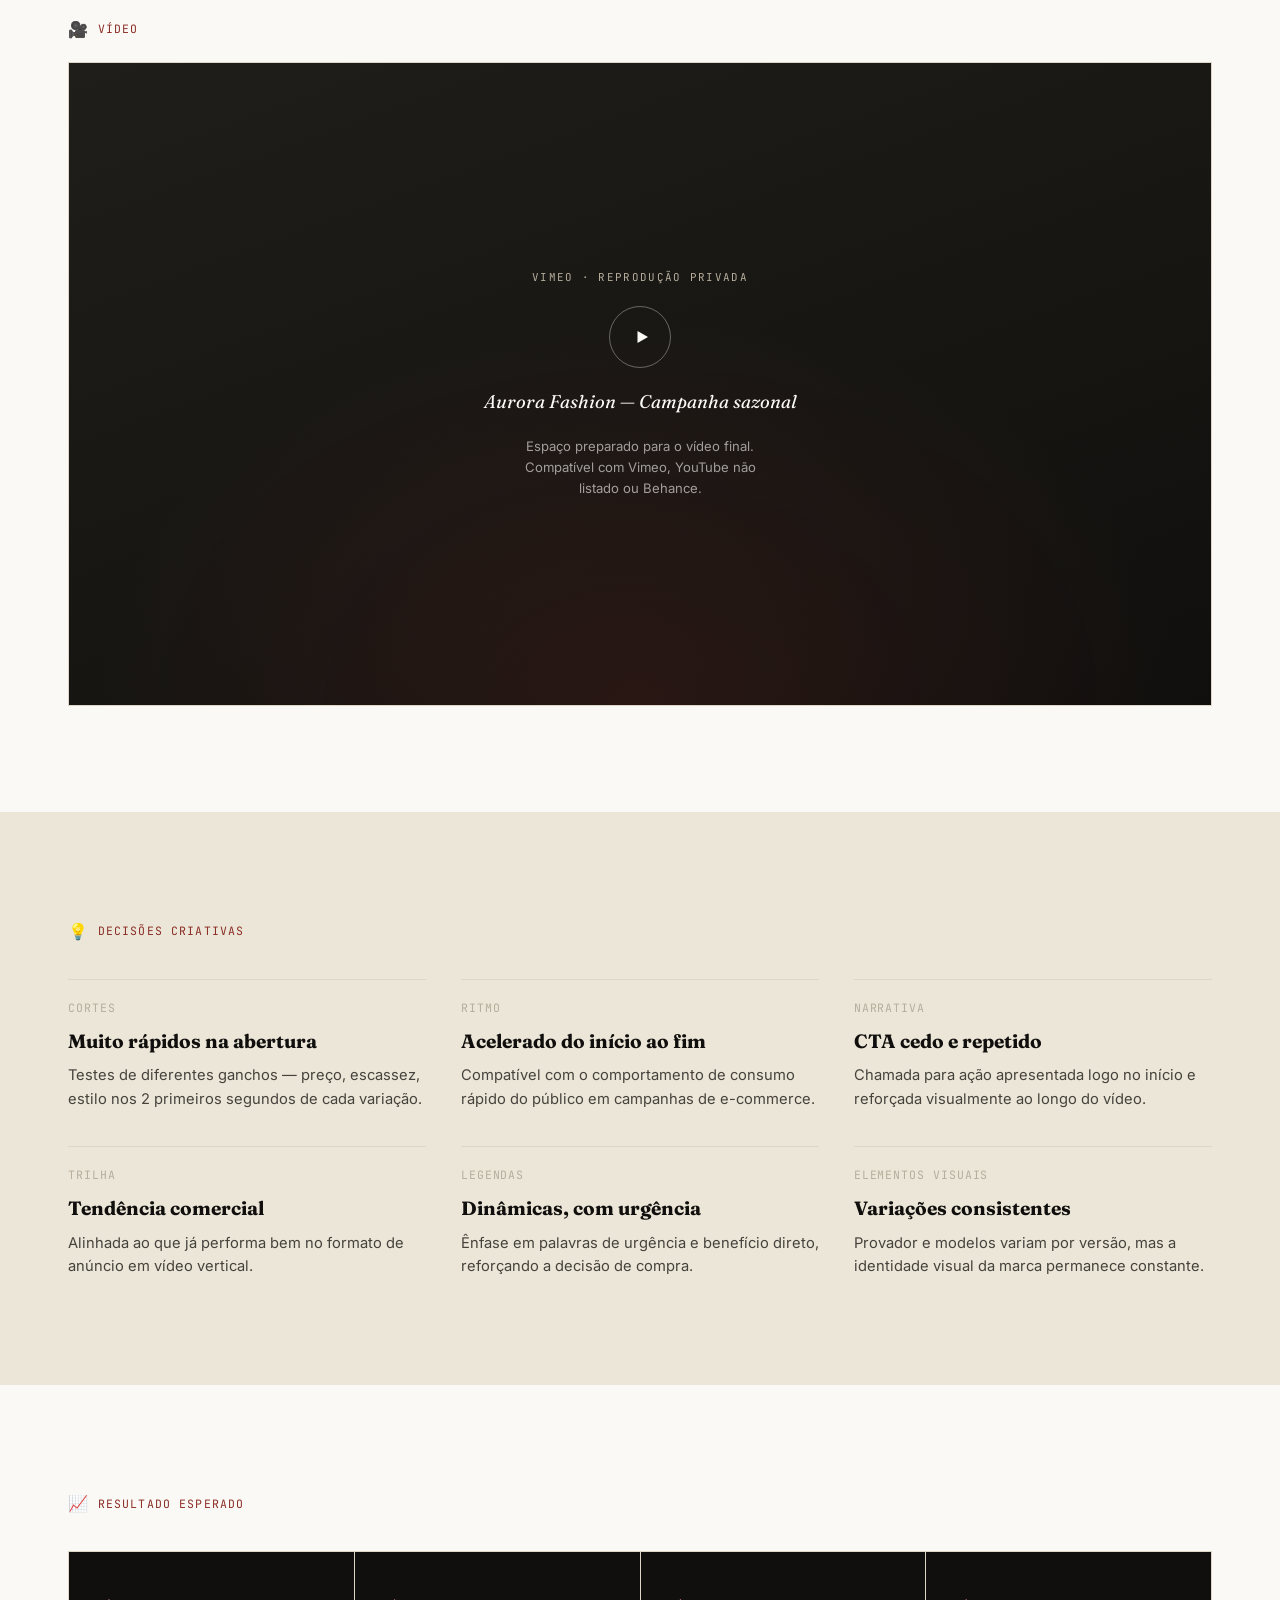
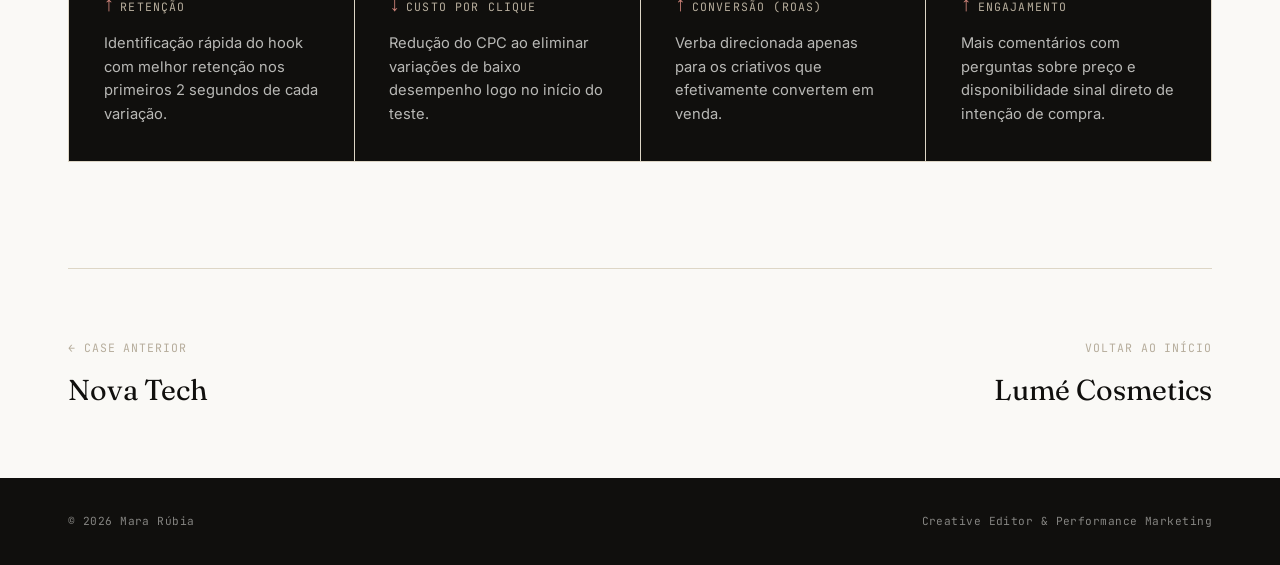
==== commit 1ccea1ae: "Fix punctuation and embed source in aurora-fashion.html" ====
--- a/cases/aurora-fashion.html
+++ b/cases/aurora-fashion.html
@@ -83,7 +83,7 @@
             </div>
             <p class="case-fact__body">
               Mulheres de 18 a 30 anos, compradoras recorrentes de moda acessível, expostas a
-              dezenas de anúncios semelhantes por dia — o que exige diferenciação nos primeiros
+              dezenas de anúncios semelhantes por dia o que exige diferenciação nos primeiros
               instantes do vídeo.
             </p>
           </div>
@@ -99,7 +99,7 @@
         </div>
         <p class="case-strategy__text reveal">
           Em vez de um criativo único, produzi múltiplas variações de abertura (hooks) para o
-          mesmo corpo de vídeo — permitindo testar qual gancho gera menor custo por clique antes
+          mesmo corpo de vídeo permitindo testar qual gancho gera menor custo por clique antes
           de escalar investimento.
         </p>
       </div>
@@ -112,10 +112,10 @@
           <span class="case-fact__label-text">Vídeo</span>
         </div>
 
-        <div class="video-embed reveal" data-embed-type="behance" data-embed-id="" data-embed-title="Aurora Fashion — Campanha sazonal">
+        <div class="video-embed reveal" data-embed-type="vimeo" data-embed-id="1217672305" data-embed-title="Aurora Fashion — Campanha sazonal">
           <div class="video-embed__frame">
             <div class="video-embed__poster">
-              <span class="video-embed__badge">Behance · Case completo</span>
+              <span class="video-embed__badge">Vimeo · Reprodução privada</span>
               <button class="video-embed__play" type="button" aria-label="Reproduzir vídeo: Aurora Fashion — Campanha sazonal">
                 <svg viewBox="0 0 24 24" aria-hidden="true"><path d="M6 4l14 8-14 8V4z"/></svg>
               </button>
@@ -140,7 +140,7 @@
           <div class="decision-card">
             <span class="decision-card__label">Cortes</span>
             <h3 class="decision-card__title">Muito rápidos na abertura</h3>
-            <p class="decision-card__text">Testes de diferentes ganchos — preço, escassez, estilo — nos 2 primeiros segundos de cada variação.</p>
+            <p class="decision-card__text">Testes de diferentes ganchos — preço, escassez, estilo nos 2 primeiros segundos de cada variação.</p>
           </div>
           <div class="decision-card">
             <span class="decision-card__label">Ritmo</span>
@@ -205,7 +205,7 @@
               <span class="result-card__arrow" aria-hidden="true">↑</span>
               <span class="result-card__label">Engajamento</span>
             </div>
-            <p class="result-card__text">Mais comentários com perguntas sobre preço e disponibilidade — sinal direto de intenção de compra.</p>
+            <p class="result-card__text">Mais comentários com perguntas sobre preço e disponibilidade sinal direto de intenção de compra.</p>
           </div>
         </div>
       </div>
